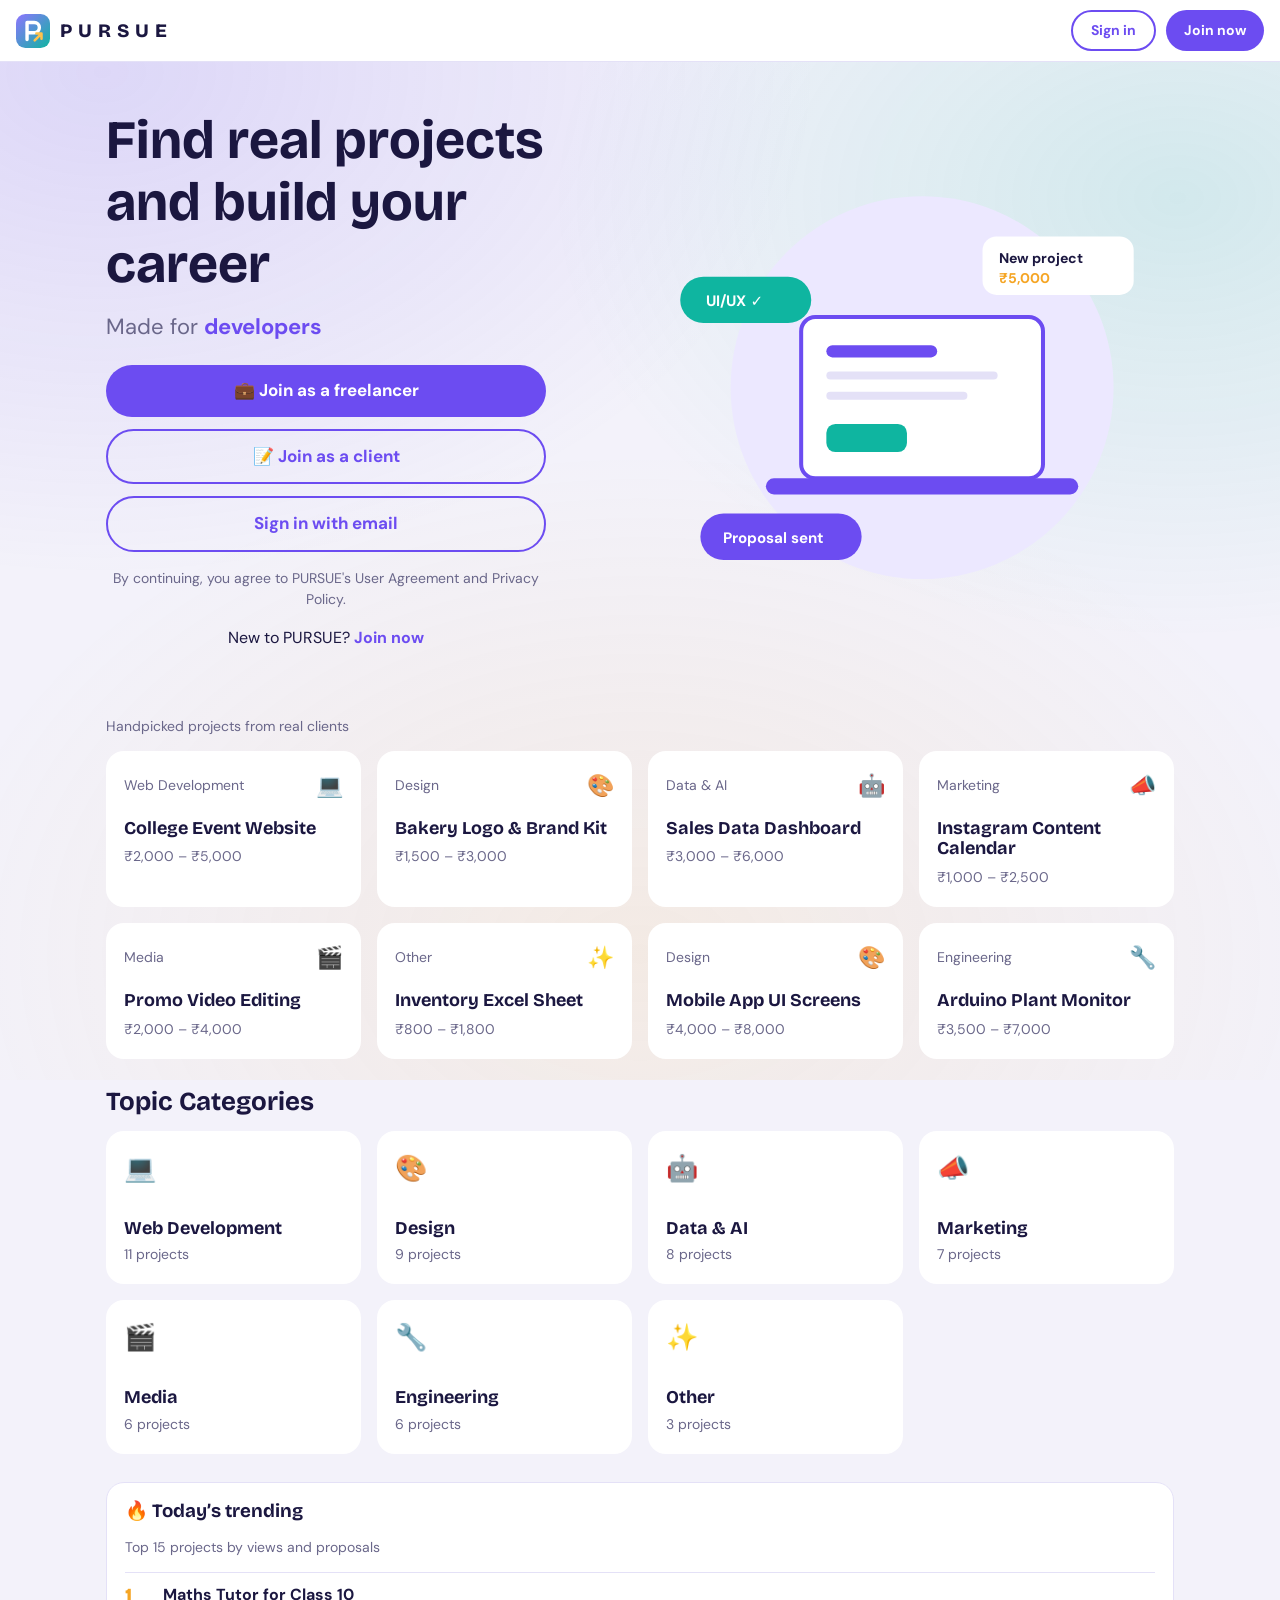
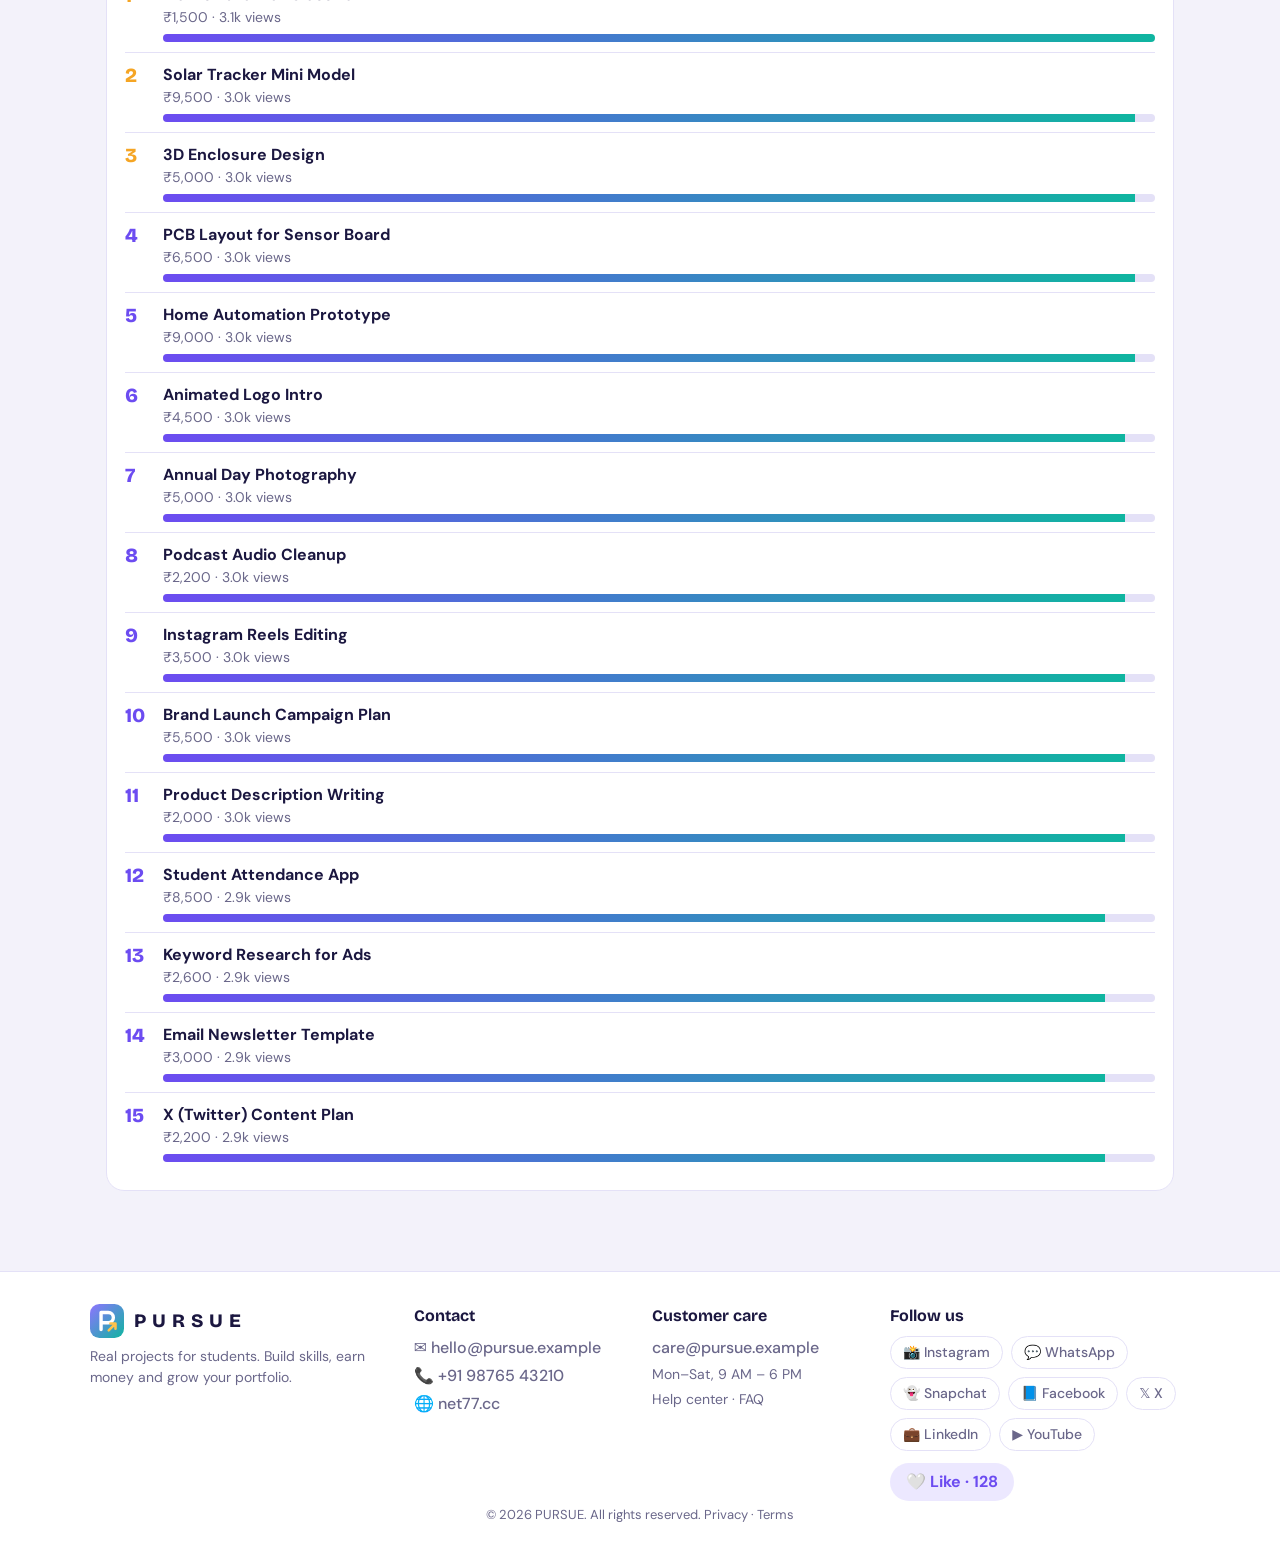
==== index.html @ e3974b9f "Add files via upload" ====
<!DOCTYPE html>
<html lang="en">
<head>
<meta charset="UTF-8">
<meta name="viewport" content="width=device-width, initial-scale=1, viewport-fit=cover">
<link rel="icon" type="image/svg+xml" href="data:image/svg+xml,%3Csvg xmlns=%22http://www.w3.org/2000/svg%22 viewBox=%220 0 40 40%22%3E%3Cdefs%3E%3ClinearGradient id=%22g%22 x1=%220%22 y1=%220%22 x2=%221%22 y2=%221%22%3E%3Cstop offset=%220%22 stop-color=%22%238E74FF%22/%3E%3Cstop offset=%221%22 stop-color=%22%230FB5A0%22/%3E%3C/linearGradient%3E%3C/defs%3E%3Crect width=%2240%22 height=%2240%22 rx=%2211%22 fill=%22url%28%23g%29%22/%3E%3Cpath d=%22M13 30V10h8.5a6 6 0 0 1 0 12H13%22 fill=%22none%22 stroke=%22%23fff%22 stroke-width=%224%22 stroke-linecap=%22round%22 stroke-linejoin=%22round%22/%3E%3Cpath d=%22M22 31l8-8m0 0h-6m6 0v6%22 fill=%22none%22 stroke=%22%23FFC24B%22 stroke-width=%223%22 stroke-linecap=%22round%22 stroke-linejoin=%22round%22/%3E%3C/svg%3E">
<link rel="apple-touch-icon" href="data:image/svg+xml,%3Csvg xmlns=%22http://www.w3.org/2000/svg%22 viewBox=%220 0 40 40%22%3E%3Cdefs%3E%3ClinearGradient id=%22g%22 x1=%220%22 y1=%220%22 x2=%221%22 y2=%221%22%3E%3Cstop offset=%220%22 stop-color=%22%238E74FF%22/%3E%3Cstop offset=%221%22 stop-color=%22%230FB5A0%22/%3E%3C/linearGradient%3E%3C/defs%3E%3Crect width=%2240%22 height=%2240%22 rx=%2211%22 fill=%22url%28%23g%29%22/%3E%3Cpath d=%22M13 30V10h8.5a6 6 0 0 1 0 12H13%22 fill=%22none%22 stroke=%22%23fff%22 stroke-width=%224%22 stroke-linecap=%22round%22 stroke-linejoin=%22round%22/%3E%3Cpath d=%22M22 31l8-8m0 0h-6m6 0v6%22 fill=%22none%22 stroke=%22%23FFC24B%22 stroke-width=%223%22 stroke-linecap=%22round%22 stroke-linejoin=%22round%22/%3E%3C/svg%3E">
<meta name="theme-color" content="#6C4CF1">
<title>PURSUE – Projects for students</title>
<link href="https://fonts.googleapis.com/css2?family=Bricolage+Grotesque:wght@600;800&family=DM+Sans:wght@400;500;700&display=swap" rel="stylesheet">
<link rel="stylesheet" href="style.css">
</head>
<body>
<nav id="nav"></nav>
<main class="wrap" id="app"></main>
<footer class="ft" id="ft"></footer>
<div id="toast"></div>
<script src="script.js"></script>
</body>
</html>
---- style.css ----
/* PURSUE - styles: colors, layout, animations */
/* ===== COLOR TOKENS: indigo ink + violet brand + teal success + amber money ===== */
:root{--bg:#F3F2FA;--surf:#fff;--ink:#1B1740;--mut:#6A678A;--line:#E4E1F7;--brand:#6C4CF1;--brand-s:#ECE8FF;--teal:#0FB5A0;--amber:#F5A524;--red:#E5484D;
 --font:'DM Sans',system-ui,sans-serif;--head:'Bricolage Grotesque','DM Sans',system-ui,sans-serif;box-sizing:border-box;padding-top:env(safe-area-inset-top,0px);padding-bottom:env(safe-area-inset-bottom,0px)}
@media(prefers-color-scheme:dark){:root:not([data-theme="light"]){--bg:#12102B;--surf:#1C1941;--ink:#EEECFF;--mut:#A09DC8;--line:#2E2A5E;--brand:#8E74FF;--brand-s:#2A2561;--teal:#2DD4BF}}
:root[data-theme="dark"]{--bg:#12102B;--surf:#1C1941;--ink:#EEECFF;--mut:#A09DC8;--line:#2E2A5E;--brand:#8E74FF;--brand-s:#2A2561;--teal:#2DD4BF}
*{box-sizing:border-box}html{scroll-padding-top:env(safe-area-inset-top,0px)}
body{margin:0;background:var(--bg);color:var(--ink);font:16px/1.5 var(--font)}
h1,h2,h3{font-family:var(--head);margin:0;line-height:1.15}
button,input,select,textarea{font:inherit;color:inherit}button{cursor:pointer;border:0}a{cursor:pointer;color:var(--brand);font-weight:700}
:focus-visible{outline:3px solid var(--brand);outline-offset:2px}
.wrap{max-width:1100px;margin:0 auto;padding:24px 16px 80px}
/* ===== HEADER: logo left, 🔔 💬 👤 Profile right ===== */
nav{position:sticky;top:env(safe-area-inset-top,0px);z-index:20;background:var(--surf);border-bottom:1px solid var(--line);display:flex;align-items:center;gap:4px;padding:10px 16px}
.lg{display:flex;align-items:center;gap:10px;cursor:pointer;margin-right:14px}
.wm{font:800 19px var(--head);letter-spacing:.32em;color:var(--ink)}
.tab{background:none;padding:8px 14px;border-radius:999px;color:var(--mut);font-weight:500;transition:.2s}.tab:hover{background:var(--brand-s);color:var(--brand)}.tab.on{background:var(--brand-s);color:var(--brand);font-weight:700}
.sp{flex:1}
.ib{background:none;font-size:20px;padding:6px 10px;border-radius:50%;position:relative}.ib:hover{background:var(--brand-s)}
.dot{position:absolute;top:0;right:0;background:var(--red);color:#fff;font-size:11px;min-width:18px;height:18px;border-radius:9px;display:grid;place-items:center;padding:0 4px}
.pm{position:relative}.pb{display:flex;align-items:center;gap:8px;background:none;padding:4px 8px;border-radius:999px;font-weight:700}.pb:hover{background:var(--brand-s)}
.mn{position:absolute;right:0;top:115%;background:var(--surf);border:1px solid var(--line);border-radius:14px;padding:6px;min-width:190px;box-shadow:0 10px 30px rgba(0,0,0,.2);animation:pop .15s;z-index:30}
.mn button{display:block;width:100%;text-align:left;background:none;padding:10px 12px;border-radius:8px}.mn button:hover{background:var(--brand-s)}
@media(max-width:640px){.wm{display:none}.pb span.n{display:none}.tab{padding:8px 9px}}
/* ===== BUTTONS / CARDS ===== */
.btn{background:var(--brand);color:#fff;padding:10px 18px;border-radius:10px;font-weight:700;transition:transform .15s,box-shadow .15s}
.btn:hover{transform:translateY(-2px);box-shadow:0 6px 16px rgba(108,76,241,.35)}
.btn.ghost{background:var(--brand-s);color:var(--brand)}.btn.ok{background:var(--teal)}.btn.out{background:transparent;color:var(--brand);border:2px solid var(--brand)}.btn.red{background:var(--red)}
.btn:disabled{opacity:.6;cursor:default;transform:none;box-shadow:none}.btn.sm{padding:6px 12px;font-size:14px}
.btn.big{padding:13px 20px;font-size:17px;border-radius:999px;width:100%}
.card{background:var(--surf);border:1px solid var(--line);border-radius:18px;padding:18px}
.grid{display:grid;grid-template-columns:repeat(auto-fill,minmax(290px,1fr));gap:16px}
.g4{display:grid;grid-template-columns:repeat(auto-fill,minmax(230px,1fr));gap:16px}
.lc{cursor:pointer;border:0;transition:transform .2s}.lc:hover{transform:translateY(-4px)}
.tag{display:inline-block;background:var(--brand-s);color:var(--brand);border-radius:999px;padding:2px 10px;font-size:13px;font-weight:500;margin:2px 4px 2px 0}.tag.x{cursor:pointer}
.mut{color:var(--mut);font-size:14px}.price{color:var(--amber);font-weight:700}.row{display:flex;align-items:center;gap:10px;flex-wrap:wrap}
.av{width:44px;height:44px;border-radius:50%;display:grid;place-items:center;color:#fff;font-weight:700;flex:none}
input,select,textarea{background:var(--surf);border:1px solid var(--line);border-radius:10px;padding:10px 12px;width:100%}input[type=checkbox]{width:20px;height:20px;accent-color:var(--brand)}
label{font-weight:500;font-size:14px;display:block;margin-top:10px}
.pc{display:flex;flex-direction:column;gap:8px;transition:transform .2s,border-color .2s}.pc:hover{transform:translateY(-3px);border-color:var(--brand)}
.bm{background:none;font-size:20px;margin-left:auto}
.chips{display:flex;gap:8px;flex-wrap:wrap;margin:14px 0}.chip{background:var(--surf);border:1px solid var(--line);border-radius:999px;padding:6px 14px;transition:.2s}.chip:hover,.chip.on{background:var(--brand);color:#fff;border-color:var(--brand)}
.stats{display:grid;grid-template-columns:repeat(auto-fit,minmax(130px,1fr));gap:12px;margin:18px 0}.stats b{font:800 30px var(--head);color:var(--brand);display:block}
h2.sec{margin:28px 0 14px;font-size:26px}
/* ===== LANDING ===== */
.lh{display:grid;grid-template-columns:1fr 1fr;gap:20px;align-items:center;padding:24px 0 36px}
.lh h1{font-size:clamp(32px,5vw,54px);margin-bottom:26px}.stack{display:flex;flex-direction:column;gap:12px;max-width:440px}.c{text-align:center;max-width:440px}
.ill{width:100%;height:auto}.ill text{font-family:var(--font)}
.f1{animation:fl 6s ease-in-out infinite}.f2{animation:fl 7s ease-in-out -2s infinite}.f3{animation:fl 8s ease-in-out -4s infinite}
@keyframes fl{50%{transform:translateY(-14px)}}
@media(max-width:800px){.lh{grid-template-columns:1fr}.ill{order:-1;max-height:250px}}
/* ===== MODAL / TOAST / CHAT ===== */
.ov{position:fixed;inset:0;background:rgba(10,8,30,.6);display:grid;place-items:center;padding:16px;z-index:50;animation:fi .2s}
.md{background:var(--surf);border-radius:20px;padding:24px;max-width:480px;width:100%;max-height:90vh;overflow:auto;animation:pop .25s cubic-bezier(.2,1.3,.4,1)}
@keyframes fi{from{opacity:0}}@keyframes pop{from{transform:scale(.92);opacity:0}}
#toast{position:fixed;left:50%;bottom:calc(24px + env(safe-area-inset-bottom,0px));transform:translateX(-50%);z-index:60;display:flex;flex-direction:column;gap:8px;align-items:center}
.t{background:var(--ink);color:var(--bg);padding:10px 18px;border-radius:12px;animation:pop .3s}
.seg{display:flex;gap:8px;margin:10px 0}.seg button{flex:1;padding:10px;border-radius:10px;background:var(--brand-s);color:var(--brand);font-weight:700}.seg .on{background:var(--brand);color:#fff}
.chat{display:grid;grid-template-columns:270px 1fr;gap:14px;height:66vh;min-height:420px}@media(max-width:700px){.chat{grid-template-columns:1fr;height:auto}}
.cl{overflow:auto;padding:8px}.ci{display:flex;gap:10px;padding:10px;border-radius:12px;cursor:pointer;align-items:center}.ci:hover,.ci.on{background:var(--brand-s)}
.cw{display:flex;flex-direction:column;padding:0;overflow:hidden}.ms{flex:1;overflow:auto;padding:16px;display:flex;flex-direction:column;gap:8px}
.b{max-width:75%;padding:9px 14px;border-radius:16px;animation:pop .2s}.b.me{align-self:flex-end;background:var(--brand);color:#fff}.b.th{align-self:flex-start;background:var(--brand-s)}
.cf{display:flex;gap:8px;padding:12px;border-top:1px solid var(--line)}
.nt{display:flex;gap:12px;align-items:center;margin-bottom:10px;cursor:pointer}.nt.un{border-left:4px solid var(--brand)}
.app{border-top:1px solid var(--line);padding:10px 0}.empty{text-align:center;color:var(--mut);padding:36px 10px}
.sw{display:flex;align-items:center;gap:12px;padding:8px 0}
/* ===== NEW: icon nav, motion, trending, footer, charts ===== */
.ib.on{background:var(--brand-s);box-shadow:inset 0 -3px 0 var(--brand)}.ib{transition:transform .15s}.ib:active,.btn:active{transform:scale(.92)}
@keyframes up{from{opacity:0;transform:translateY(14px)}}@keyframes grow{from{transform:scaleY(0)}}@keyframes growx{from{transform:scaleX(0)}}
@keyframes ring{0%,50%,100%{transform:rotate(0)}10%,30%{transform:rotate(14deg)}20%,40%{transform:rotate(-14deg)}}@keyframes bn{50%{transform:translateY(-5px)}}
.page.in{animation:up .45s backwards}.ring{animation:ring 3s infinite}
.hm{display:grid;grid-template-columns:1fr 330px;gap:20px;align-items:start}.hm .tr{position:sticky;top:80px;max-height:80vh;overflow:auto}
@media(max-width:900px){.hm{grid-template-columns:1fr}.hm .tr{position:static;max-height:none}}
.ti{display:flex;gap:12px;padding:10px 0;border-top:1px solid var(--line);cursor:pointer}.ti:hover b{color:var(--brand)}.rk{font:800 20px var(--head);color:var(--brand);width:26px}.ti:nth-of-type(-n+3) .rk{color:var(--amber)}
.bar{height:8px;background:var(--line);border-radius:4px;overflow:hidden;margin-top:6px}.bar i{display:block;height:100%;width:var(--w);background:linear-gradient(90deg,var(--brand),var(--teal));transform-origin:left;animation:growx 1s .2s backwards}
.chart{display:flex;gap:12px;align-items:flex-end;height:220px}.col{flex:1;display:flex;flex-direction:column;align-items:center;justify-content:flex-end;height:100%;gap:6px}
.col i{width:70%;height:var(--h);min-height:3px;border-radius:8px 8px 0 0;background:linear-gradient(var(--brand),var(--teal));transform-origin:bottom;animation:grow 1s .1s backwards}
.dots i{display:inline-block;width:7px;height:7px;margin:0 2px;border-radius:50%;background:var(--mut);animation:bn 1s infinite}.dots i:nth-child(2){animation-delay:.15s}.dots i:nth-child(3){animation-delay:.3s}
.ft{background:var(--surf);border-top:1px solid var(--line);padding:32px 16px calc(24px + env(safe-area-inset-bottom,0px))}.fi{max-width:1100px;margin:0 auto;display:grid;grid-template-columns:1.4fr 1fr 1fr 1.4fr;gap:24px}
@media(max-width:800px){.fi{grid-template-columns:1fr 1fr}}.ft h4{margin:0 0 8px;font-family:var(--head)}.ft p{margin:4px 0}.ft a{font-weight:500;color:var(--mut);text-decoration:none}.ft a:hover{color:var(--brand)}
.so{display:flex;flex-wrap:wrap;gap:8px}.so a{border:1px solid var(--line);border-radius:999px;padding:5px 12px;font-size:14px;transition:.2s}.so a:hover{background:var(--brand);color:#fff;transform:translateY(-2px)}
.cp{text-align:center;color:var(--mut);font-size:13px;margin-top:20px}
/* ===== MORE MOTION ===== */
body::before{content:"";position:fixed;inset:-20%;z-index:-1;pointer-events:none;background:radial-gradient(40% 40% at 20% 20%,rgba(108,76,241,.16),transparent),radial-gradient(35% 35% at 80% 30%,rgba(15,181,160,.14),transparent),radial-gradient(40% 40% at 50% 90%,rgba(245,165,36,.10),transparent);animation:drift 22s ease-in-out infinite alternate}
@keyframes drift{to{transform:translate(4%,3%) scale(1.08)}}@keyframes spin{50%{transform:rotate(-14deg) scale(1.15)}}@keyframes wig{25%{transform:rotate(-14deg) scale(1.2)}75%{transform:rotate(14deg) scale(1.2)}}
@keyframes pulse{50%{transform:scale(1.35)}}@keyframes beat{40%{transform:scale(1.7)}}
.btn{position:relative;overflow:hidden}.btn::after{content:"";position:absolute;inset:0;background:linear-gradient(110deg,transparent 30%,rgba(255,255,255,.35) 50%,transparent 70%);transform:translateX(-120%)}.btn:hover::after{transform:translateX(120%);transition:transform .6s}
.lg:hover svg{animation:spin .6s}.ib:hover{transform:translateY(-3px) scale(1.12)}.tag{transition:transform .15s}.tag:hover{transform:scale(1.08)}
.lc:hover .ic{animation:wig .6s}.ti:first-of-type .rk{animation:pulse 1.4s infinite}
.rt{font-size:22px;color:var(--mut);margin:-12px 0 22px}.rt b{color:var(--brand);display:inline-block}.sw{animation:up .5s}
.rv{opacity:0;transform:translateY(22px);transition:opacity .6s,transform .6s}.rv.vis{opacity:1;transform:none}
.lk{background:var(--brand-s);color:var(--brand);border-radius:999px;padding:7px 16px;font-weight:700;margin-top:12px}.lk.on{background:var(--red);color:#fff}.lk.on .h{display:inline-block;animation:beat .5s}
@media(prefers-reduced-motion:reduce){*{animation:none!important;transition:none!important}}
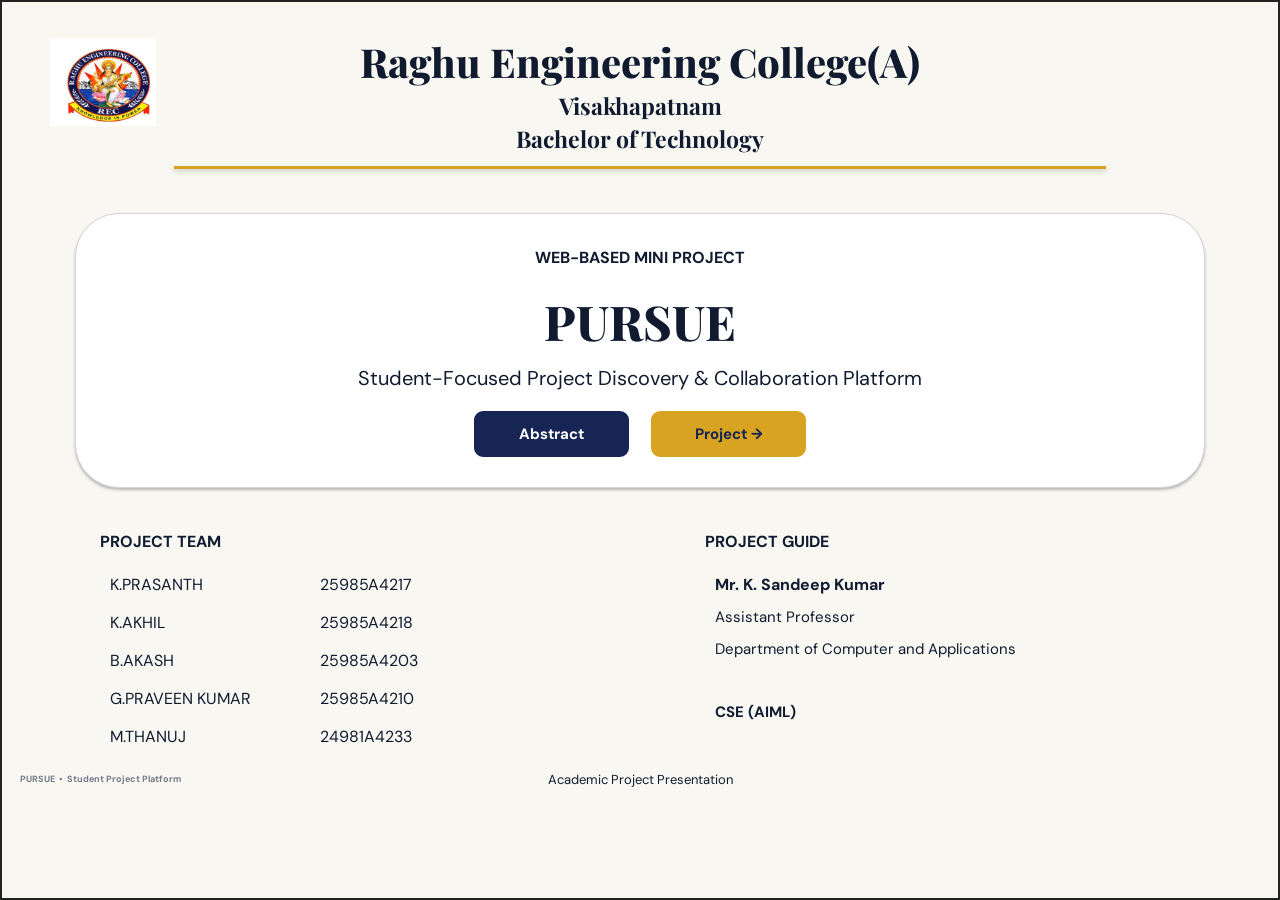
==== commit 9baa1e71: "Update PURSUE landing page and navigation" ====
--- a/index.html
+++ b/index.html
@@ -7,11 +7,17 @@
 <link rel="apple-touch-icon" href="data:image/svg+xml,%3Csvg xmlns=%22http://www.w3.org/2000/svg%22 viewBox=%220 0 40 40%22%3E%3Cdefs%3E%3ClinearGradient id=%22g%22 x1=%220%22 y1=%220%22 x2=%221%22 y2=%221%22%3E%3Cstop offset=%220%22 stop-color=%22%238E74FF%22/%3E%3Cstop offset=%221%22 stop-color=%22%230FB5A0%22/%3E%3C/linearGradient%3E%3C/defs%3E%3Crect width=%2240%22 height=%2240%22 rx=%2211%22 fill=%22url%28%23g%29%22/%3E%3Cpath d=%22M13 30V10h8.5a6 6 0 0 1 0 12H13%22 fill=%22none%22 stroke=%22%23fff%22 stroke-width=%224%22 stroke-linecap=%22round%22 stroke-linejoin=%22round%22/%3E%3Cpath d=%22M22 31l8-8m0 0h-6m6 0v6%22 fill=%22none%22 stroke=%22%23FFC24B%22 stroke-width=%223%22 stroke-linecap=%22round%22 stroke-linejoin=%22round%22/%3E%3C/svg%3E">
 <meta name="theme-color" content="#6C4CF1">
 <title>PURSUE – Projects for students</title>
+<script>
+    if (window.location.search !== "?app=1") {
+        window.location.replace("start.html");
+    }
+</script>
 <link href="https://fonts.googleapis.com/css2?family=Bricolage+Grotesque:wght@600;800&family=DM+Sans:wght@400;500;700&display=swap" rel="stylesheet">
 <link rel="stylesheet" href="style.css">
 </head>
 <body>
 <nav id="nav"></nav>
+
 <main class="wrap" id="app"></main>
 <footer class="ft" id="ft"></footer>
 <div id="toast"></div>
--- a/style.css
+++ b/style.css
@@ -91,3 +91,54 @@
 .rv{opacity:0;transform:translateY(22px);transition:opacity .6s,transform .6s}.rv.vis{opacity:1;transform:none}
 .lk{background:var(--brand-s);color:var(--brand);border-radius:999px;padding:7px 16px;font-weight:700;margin-top:12px}.lk.on{background:var(--red);color:#fff}.lk.on .h{display:inline-block;animation:beat .5s}
 @media(prefers-reduced-motion:reduce){*{animation:none!important;transition:none!important}}
+
+/* ===== BACK TO HOME BUTTON ===== */
+
+.back-home-btn {
+    display: inline-flex;
+    align-items: center;
+    justify-content: center;
+
+    padding: 10px 18px;
+    margin-right: 12px;
+
+    background: transparent;
+    color: #A78BFA;
+
+    border: 1.5px solid #8E74FF;
+    border-radius: 999px;
+
+    font-family: inherit;
+    font-size: 14px;
+    font-weight: 700;
+
+    text-decoration: none;
+    white-space: nowrap;
+    cursor: pointer;
+
+    transition: all 0.3s ease;
+}
+
+.back-home-btn:hover {
+    background: #8E74FF;
+    color: #FFFFFF;
+    border-color: #8E74FF;
+
+    transform: translateY(-2px);
+
+    box-shadow: 0 4px 15px rgba(142, 116, 255, 0.25);
+}
+
+.back-home-btn:active {
+    transform: scale(0.97);
+}
+
+/* Mobile responsiveness */
+
+@media (max-width: 600px) {
+    .back-home-btn {
+        padding: 8px 12px;
+        font-size: 12px;
+        margin-right: 5px;
+    }
+}
